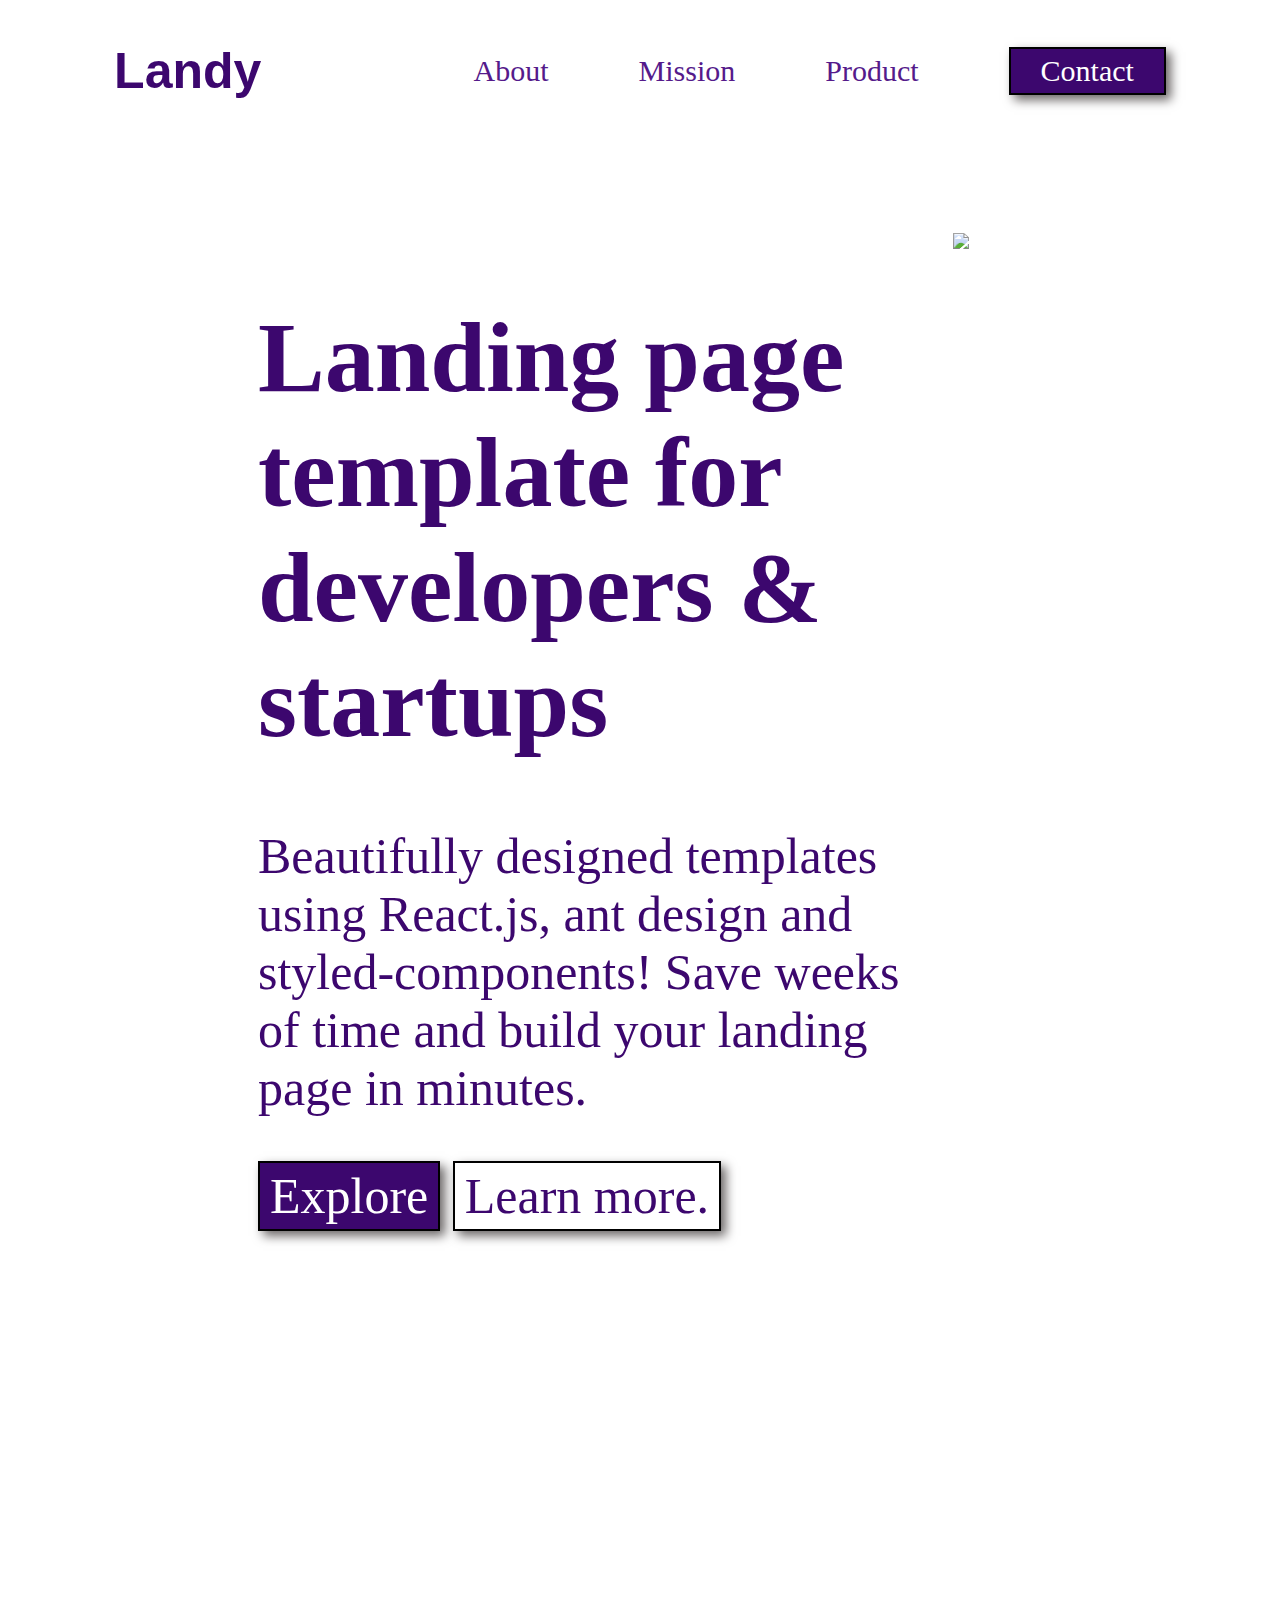
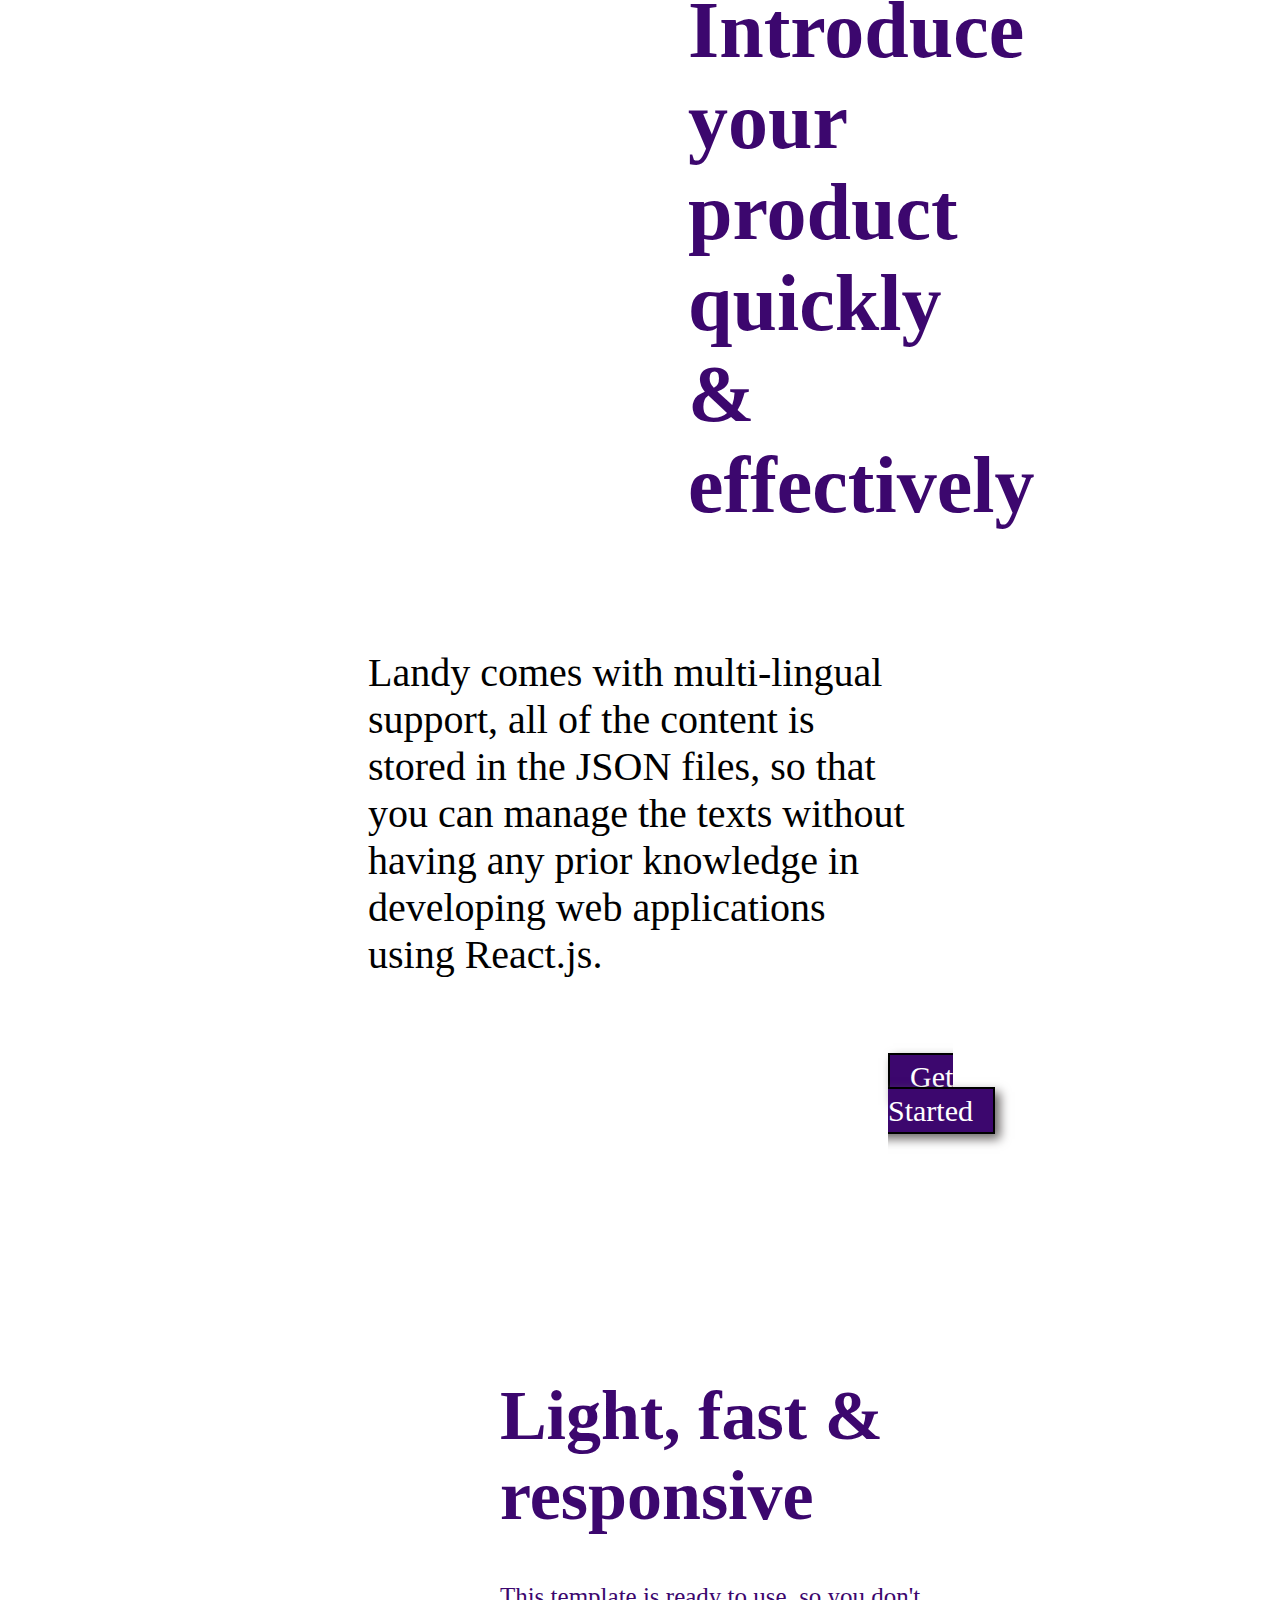
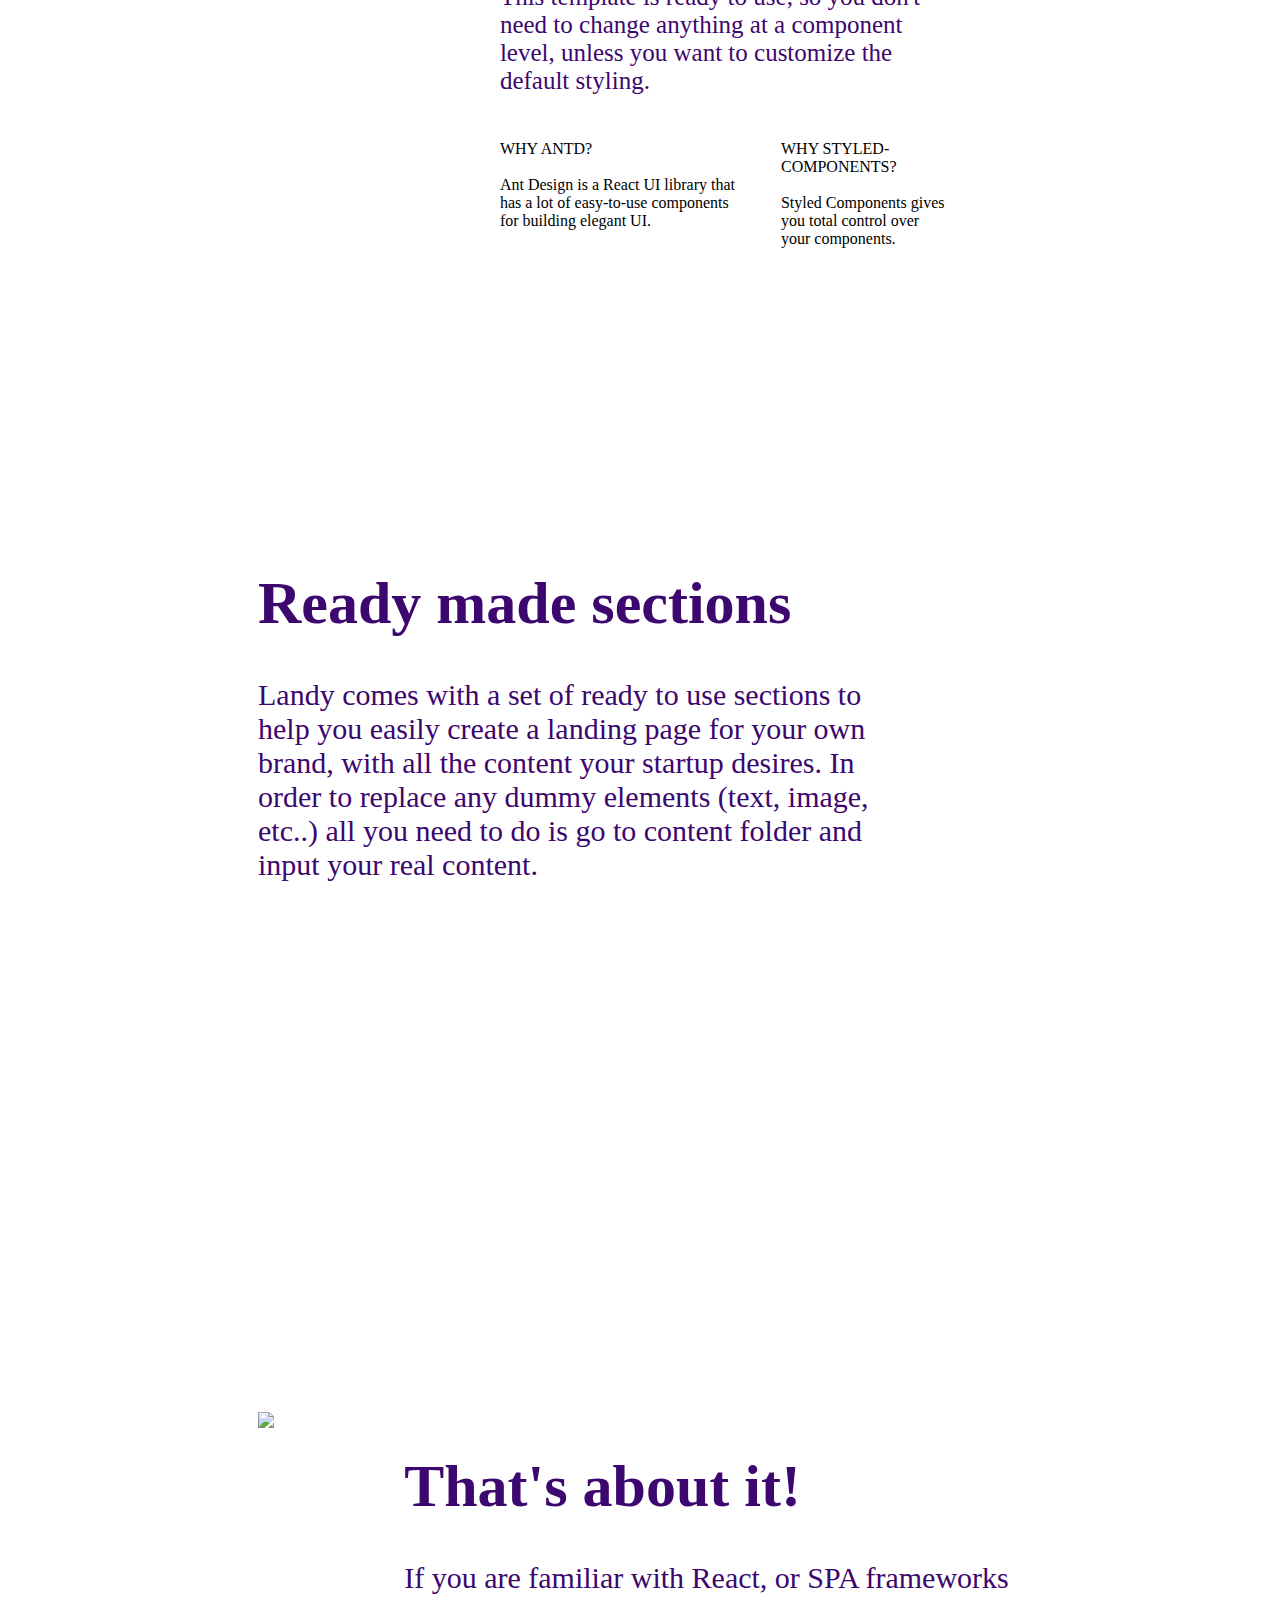
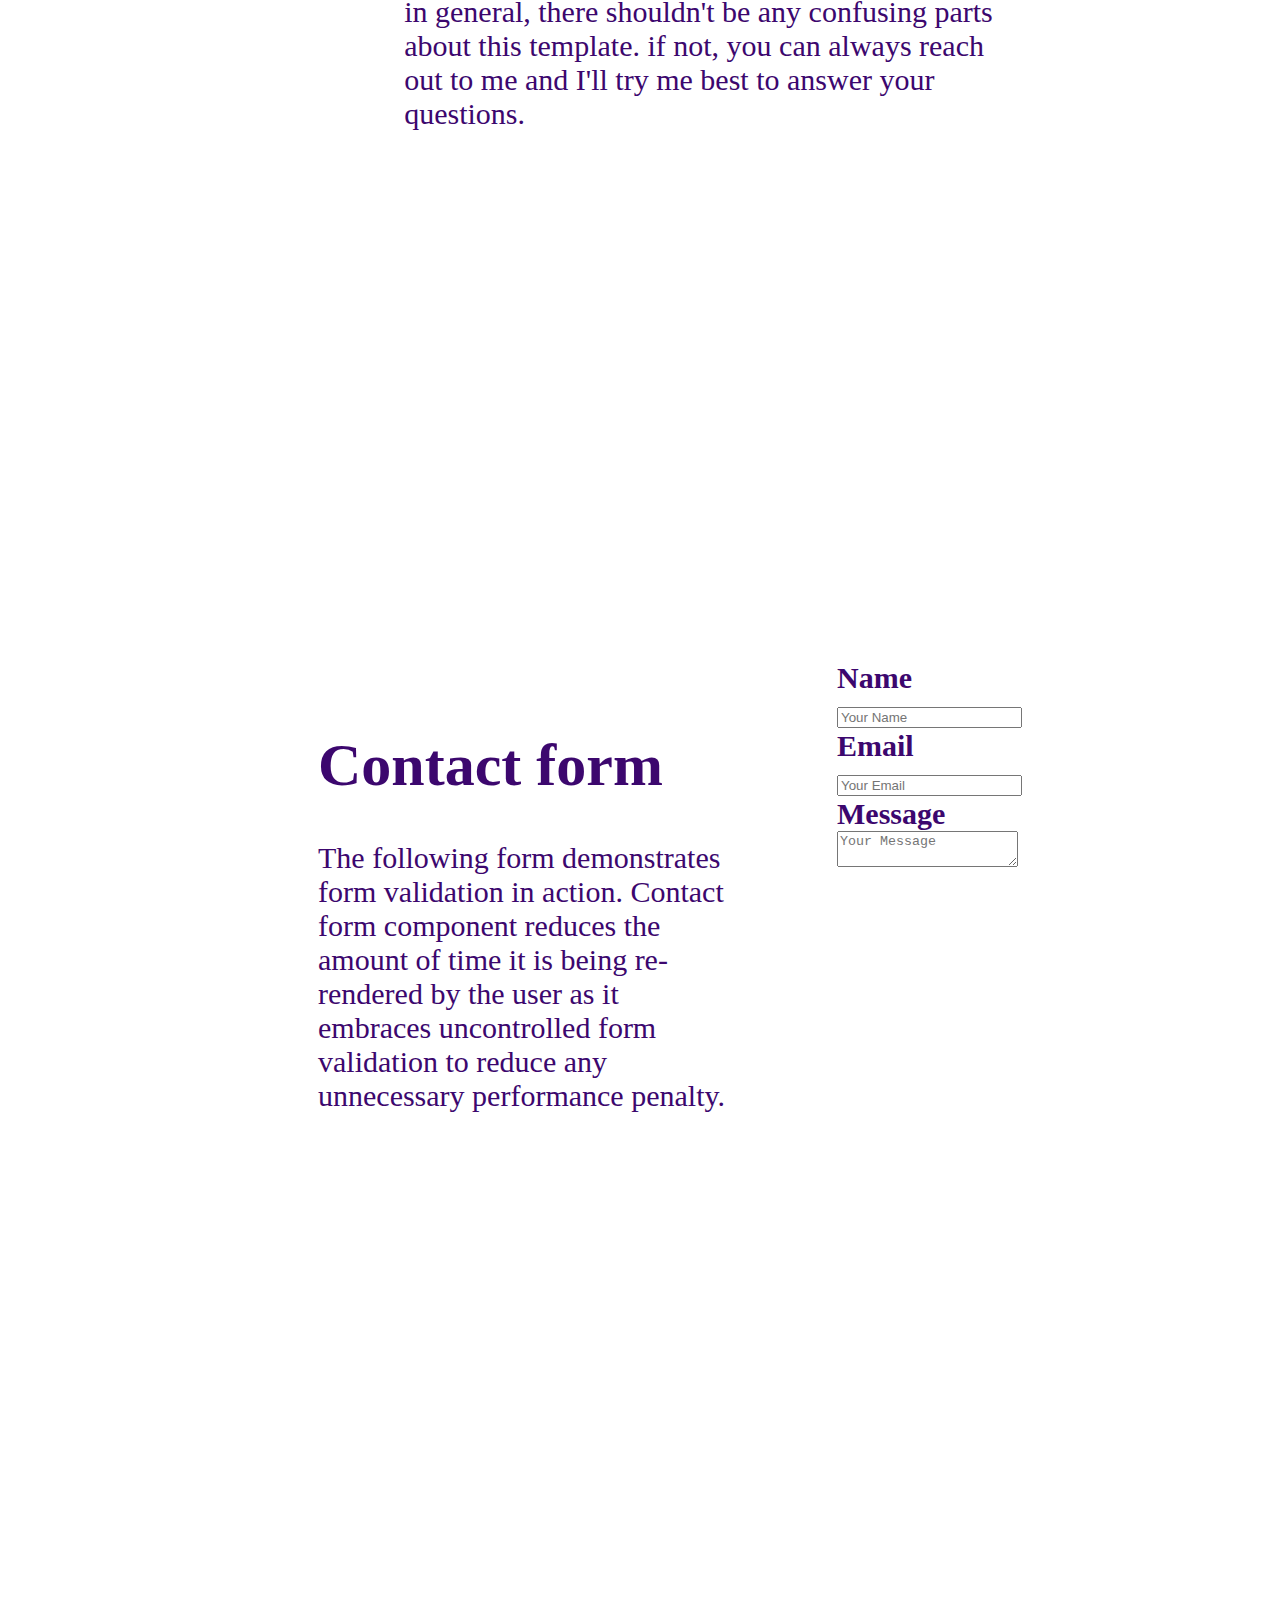
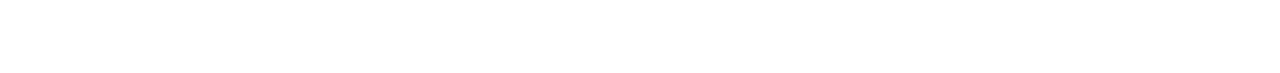
==== day4/index.html @ 9c7b966c "added" ====
<!DOCTYPE html>
<html lang="en">
<head>
    <meta charset="UTF-8">
    <meta name="viewport" content="width=device-width, initial-scale=1.0">
    <title>Document</title>
    <link rel="stylesheet" href="index.css">
</head>
<body>
    <div class="navbar">
    <h1 class="head1">Landy</h1>
    <div class="head2">
        <a href="">About</a>
        <a href="">Mission</a>
        <a href="">Product</a>
        <span class="contact">Contact</span>
    </div>
    </div>
    <div class="navbar1">
        <div class="template">
           <h1 class="text1">Landing page template for developers & startups</h1>
           <p>Beautifully designed templates using React.js, ant design and styled-components! Save weeks of time and build your landing page in minutes.</p>
           <div class="landlinpages">
            <span id="span1">Explore</span>
            <span id="span2">Learn more.</span>
           </div>
        </div>
        <img src="https://landy-web.netlify.app/img/svg/developer.svg" >
    </div>
    <div class="navbar2">
        <h1>Introduce your product quickly & effectively</h1>
        <p>Landy comes with multi-lingual support, all of the content is stored in the JSON files, so that you can manage the texts without having any prior knowledge in developing web applications using React.js.</p>
        <div class="startbtn">
            <span>Get Started</span>
        </div>
    </div>
    <div class="navbar3">
        <img src="https://landy-web.netlify.app/img/svg/graphs.svg" width="50%" alt="">
        <div class="lightnfast">
            <h1>Light, fast & responsive</h1>
            <p>This template is ready to use, so you don't need to change anything at a component level, unless you want to customize the default styling.</p>
        <div class="note">
            <img src="https://landy-web.netlify.app/img/svg/notes.svg" width="100%" alt="">
            <img src="https://landy-web.netlify.app/img/svg/notes.svg"  width="100%" alt="">
        </div>
        <div class="data">
            <p1>WHY ANTD?<br><br>Ant Design is a React UI library that has a lot of easy-to-use components for building elegant UI.</p1>
            <p2>WHY STYLED-COMPONENTS?<br><br>Styled Components gives you total control over your components.</p2>
        </div>
        </div>
    </div>
    <div class="navbar4">
        <div>
            <h1>Ready made sections</h1>
        <p>Landy comes with a set of ready to use sections to help you easily create a landing page for your own brand, with all the content your startup desires. In order to replace any dummy elements (text, image, etc..) all you need to do is go to content folder and input your real content.</p>
        </div>
        <img src="https://landy-web.netlify.app/img/svg/product-launch.svg" width="50%" alt="">
    </div>
    <div class="navbar5">
        <img src="https://landy-web.netlify.app/img/svg/waving.svg"  width="50%">
        <div class="aboutit">
            <h1>That's about it!</h1>
            <p>If you are familiar with React, or SPA frameworks in general, there shouldn't be any confusing parts about this template. if not, you can always reach out to me and I'll try me best to answer your questions.</p>
        </div>   
    </div>
    <div class="navbar6">
        <div class="contactform">
        <h1>Contact form</h1>
        <p>The following form demonstrates form validation in action. Contact form component reduces the amount of time it is being re-rendered by the user as it embraces uncontrolled form validation to reduce any unnecessary performance penalty.</p>
        </div>
        <div class="contactinfo">
            <b>Name</b><br>
            <input type="text" name="name" placeholder="Your Name">
            <b>Email</b><br>
            <input type="email" name="name" placeholder="Your Email">
            <b>Message</b><br>
            <textarea name="text" id="your Message" placeholder="Your Message"></textarea>

        </div>

    </div>

</body>
</html>
---- day4/index.css ----
.navbar{
    display: flex;
    justify-content: space-around;
    font-family: 'Gill Sans', 'Gill Sans MT', Calibri, 'Trebuchet MS', sans-serif;
}
.head2{
    display: flex;
    align-items: center;
    column-gap: 90px;
    font-size: 30px;
    font-family:'Times New Roman', Times, serif;
}
.head2>a{
    text-decoration: none;
}
.head1{
    color: rgb(60, 7, 110);
    font-size: 50px;
}
.contact{
    border: 2px solid black;
    padding: 5px 30px;
    background-color: rgb(60, 7, 110);
    color: white;
    box-shadow: 5px 5px 10px rgb(107, 103, 103);
}
.navbar1{
    display: flex;
    font-size: 50px;
    column-gap: 50px;
    margin: 100px 250px 100px 250px ;
}
.navbar1>p{
    font-size: large;
}
.navbar1>img{
    width: 40%;
}
.template{
    color:rgb(60, 7, 110) ;
}
#span1{
    color: white;
    border: 2px solid black;
    background-color:rgb(60, 7, 110) ;
    padding: 5px 10px;
    box-shadow: 5px 5px 10px rgb(107, 103, 103);
}
#span2{
    border: 2px solid black;
    background-color:white;
    padding: 5px 10px;
    box-shadow: 5px 5px 10px rgb(107, 103, 103);
}
.navbar2 > h1{
    font-size: 80px;
    align-items: center;
    margin-top: 200px;
    justify-content: space-around 100px;
    padding:2em 8.5em 0.8em 8.5em; 
    color:rgb(60, 7, 110);
}
.navbar2 > p{
    font-size: 40px;
    padding:0em 9em 0.8em 9em;
}
.startbtn{
    padding: 10px 15em;
    margin: 2em 40em;
    justify-content: center;
}
.startbtn > span{
    border: 2px solid black;
    padding: 5px 20px;
    font-size: 30px;
    background-color:rgb(60, 7, 110);
    color: white;
    box-shadow: 5px 5px 10px rgb(107, 103, 103);
}
.navbar3{
    display: flex;
    padding: 10em 20em;
    column-gap: 70px;
}
.lightnfast > h1{
    font-size: 70px;
    color: rgb(60, 7, 110);
}
.lightnfast > p{
    font-size: 25px;
    color: rgb(60, 7, 110);
}
.note{
    display: flex;
    column-gap: 17em;
}
.note > img{
    width: 15%;
}
.data{
    display: flex;
    column-gap: 30px;
    padding: 20px 0px ;
}
.navbar4{
    display: flex;
    font-size: 30px;
    column-gap: 50px;
    margin: 100px 250px 100px 250px ;
    color: rgb(60, 7, 110);
}
.navbar5{
    display: flex;
    font-size: 30px;
    column-gap: 50px;
    margin: 500px 250px ;
    color:rgb(60, 7, 110) ;
}
.navbar6{
    display: flex;
    font-size: 30px;
    column-gap: 50px;
    margin: 500px 250px ;
    color:rgb(60, 7, 110) ;
}
.contactform{
    margin: 1em 2em;
}
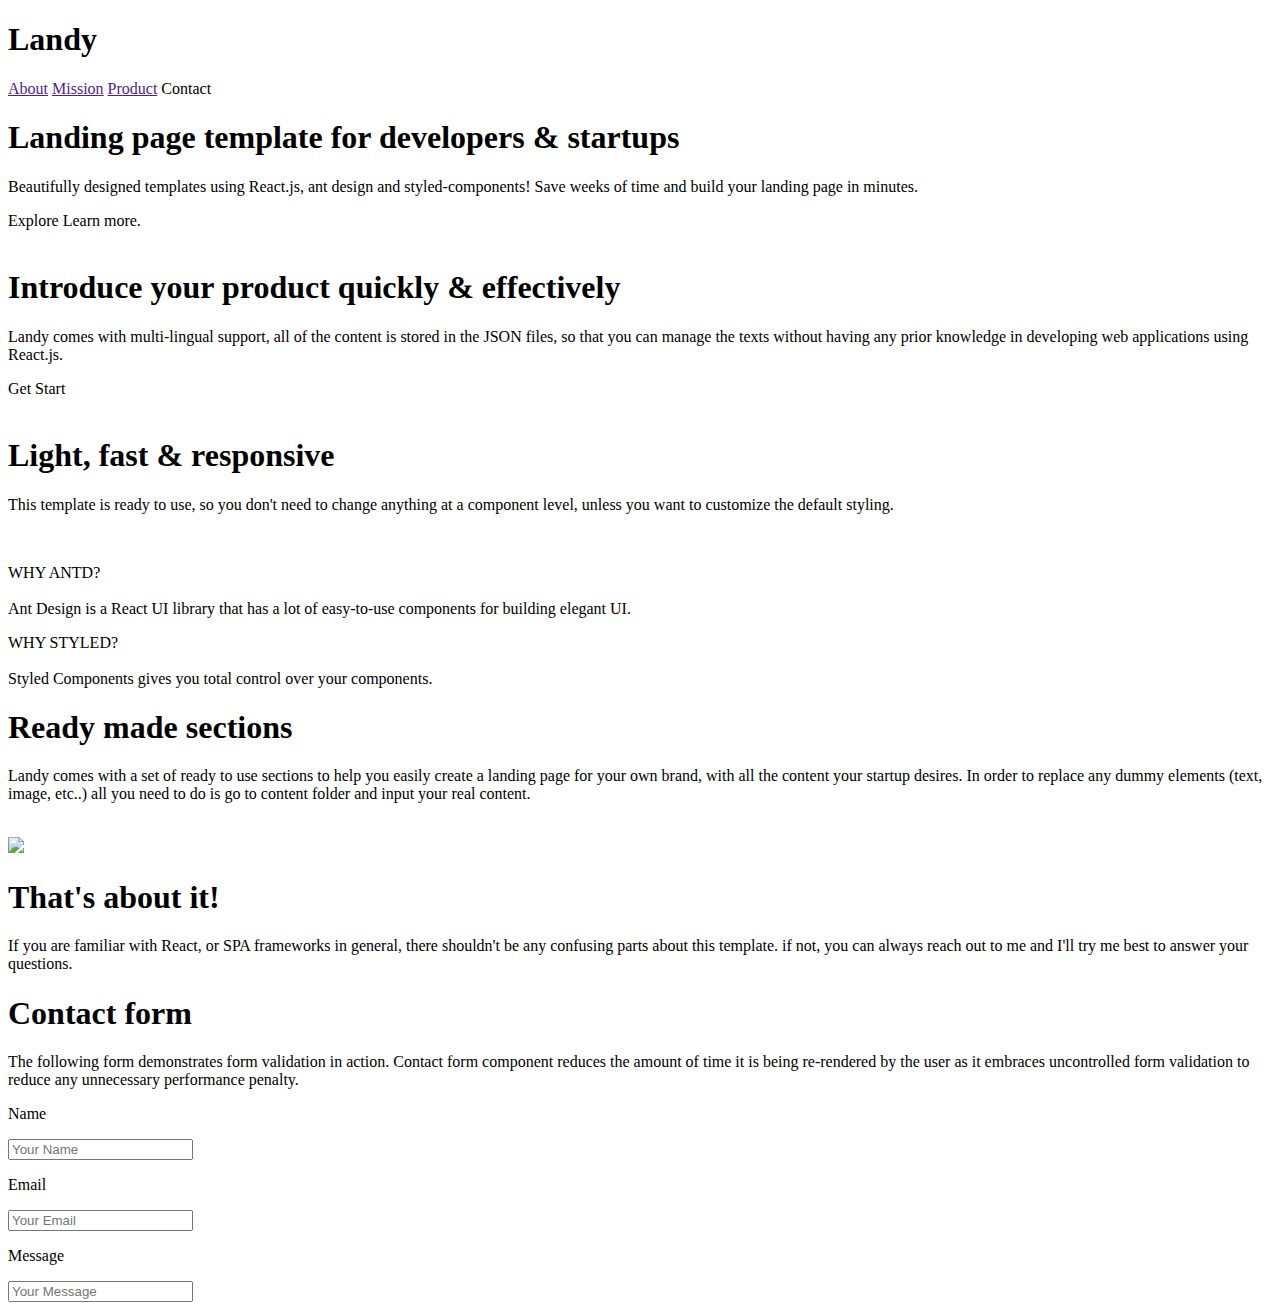
==== commit f0d3dec2: "Update index.html" ====
--- a/day4/index.html
+++ b/day4/index.html
@@ -3,38 +3,34 @@
 <head>
     <meta charset="UTF-8">
     <meta name="viewport" content="width=device-width, initial-scale=1.0">
-    <title>Document</title>
-    <link rel="stylesheet" href="index.css">
+    <title>Landy.webpage</title>
+    <link rel="stylesheet" href="landy.css">
 </head>
 <body>
-    <div class="navbar">
-    <h1 class="head1">Landy</h1>
-    <div class="head2">
-        <a href="">About</a>
-        <a href="">Mission</a>
-        <a href="">Product</a>
-        <span class="contact">Contact</span>
+    <div id="navbar">
+        <h1 class="head1">Landy</h1>
+        <div class="head2">
+            <a href="">About</a>
+            <a href="">Mission</a>
+            <a href="">Product</a>
+            <span class="contact">Contact</span>
+        </div>
     </div>
+    <div id="navbar1">
+        <div class="template">
+            <h1>Landing page template for developers & startups</h1>
+            <p>Beautifully designed templates using React.js, ant design and styled-components! Save weeks of time and build your landing page in minutes.</p>
+            <span class="explore">Explore</span>
+            <span class="learnmore">Learn more.</span>
+        </div>
+        <img src="https://landy-web.netlify.app/img/svg/developer.svg" alt="">
     </div>
-    <div class="navbar1">
-        <div class="template">
-           <h1 class="text1">Landing page template for developers & startups</h1>
-           <p>Beautifully designed templates using React.js, ant design and styled-components! Save weeks of time and build your landing page in minutes.</p>
-           <div class="landlinpages">
-            <span id="span1">Explore</span>
-            <span id="span2">Learn more.</span>
-           </div>
-        </div>
-        <img src="https://landy-web.netlify.app/img/svg/developer.svg" >
-    </div>
-    <div class="navbar2">
+    <div id="navbar2">
         <h1>Introduce your product quickly & effectively</h1>
         <p>Landy comes with multi-lingual support, all of the content is stored in the JSON files, so that you can manage the texts without having any prior knowledge in developing web applications using React.js.</p>
-        <div class="startbtn">
-            <span>Get Started</span>
-        </div>
+        <span class="getstart">Get Start</span>
     </div>
-    <div class="navbar3">
+    <div id="navbar3">
         <img src="https://landy-web.netlify.app/img/svg/graphs.svg" width="50%" alt="">
         <div class="lightnfast">
             <h1>Light, fast & responsive</h1>
@@ -44,41 +40,38 @@
             <img src="https://landy-web.netlify.app/img/svg/notes.svg"  width="100%" alt="">
         </div>
         <div class="data">
-            <p1>WHY ANTD?<br><br>Ant Design is a React UI library that has a lot of easy-to-use components for building elegant UI.</p1>
-            <p2>WHY STYLED-COMPONENTS?<br><br>Styled Components gives you total control over your components.</p2>
+            <p class="p1">WHY ANTD?<br><br>Ant Design is a React UI library that has a lot of easy-to-use components for building elegant UI.</p>
+            <p class="p2">WHY STYLED?<br><br>Styled Components gives you total control over your components.</p>
         </div>
         </div>
     </div>
-    <div class="navbar4">
-        <div>
+    <div id="navbar4">
+        <div class="ready">
             <h1>Ready made sections</h1>
         <p>Landy comes with a set of ready to use sections to help you easily create a landing page for your own brand, with all the content your startup desires. In order to replace any dummy elements (text, image, etc..) all you need to do is go to content folder and input your real content.</p>
         </div>
         <img src="https://landy-web.netlify.app/img/svg/product-launch.svg" width="50%" alt="">
     </div>
-    <div class="navbar5">
+    <div id="navbar5">
         <img src="https://landy-web.netlify.app/img/svg/waving.svg"  width="50%">
         <div class="aboutit">
             <h1>That's about it!</h1>
             <p>If you are familiar with React, or SPA frameworks in general, there shouldn't be any confusing parts about this template. if not, you can always reach out to me and I'll try me best to answer your questions.</p>
         </div>   
     </div>
-    <div class="navbar6">
+    <div id="navbar6">
         <div class="contactform">
         <h1>Contact form</h1>
         <p>The following form demonstrates form validation in action. Contact form component reduces the amount of time it is being re-rendered by the user as it embraces uncontrolled form validation to reduce any unnecessary performance penalty.</p>
         </div>
         <div class="contactinfo">
-            <b>Name</b><br>
+            <p>Name</p>
             <input type="text" name="name" placeholder="Your Name">
-            <b>Email</b><br>
+            <p>Email</p>
             <input type="email" name="name" placeholder="Your Email">
-            <b>Message</b><br>
-            <textarea name="text" id="your Message" placeholder="Your Message"></textarea>
-
+            <p>Message</p>
+            <input class="messagetext" type="text" message="Message" placeholder="Your Message">
         </div>
-
     </div>
-
 </body>
-</html>+</html>
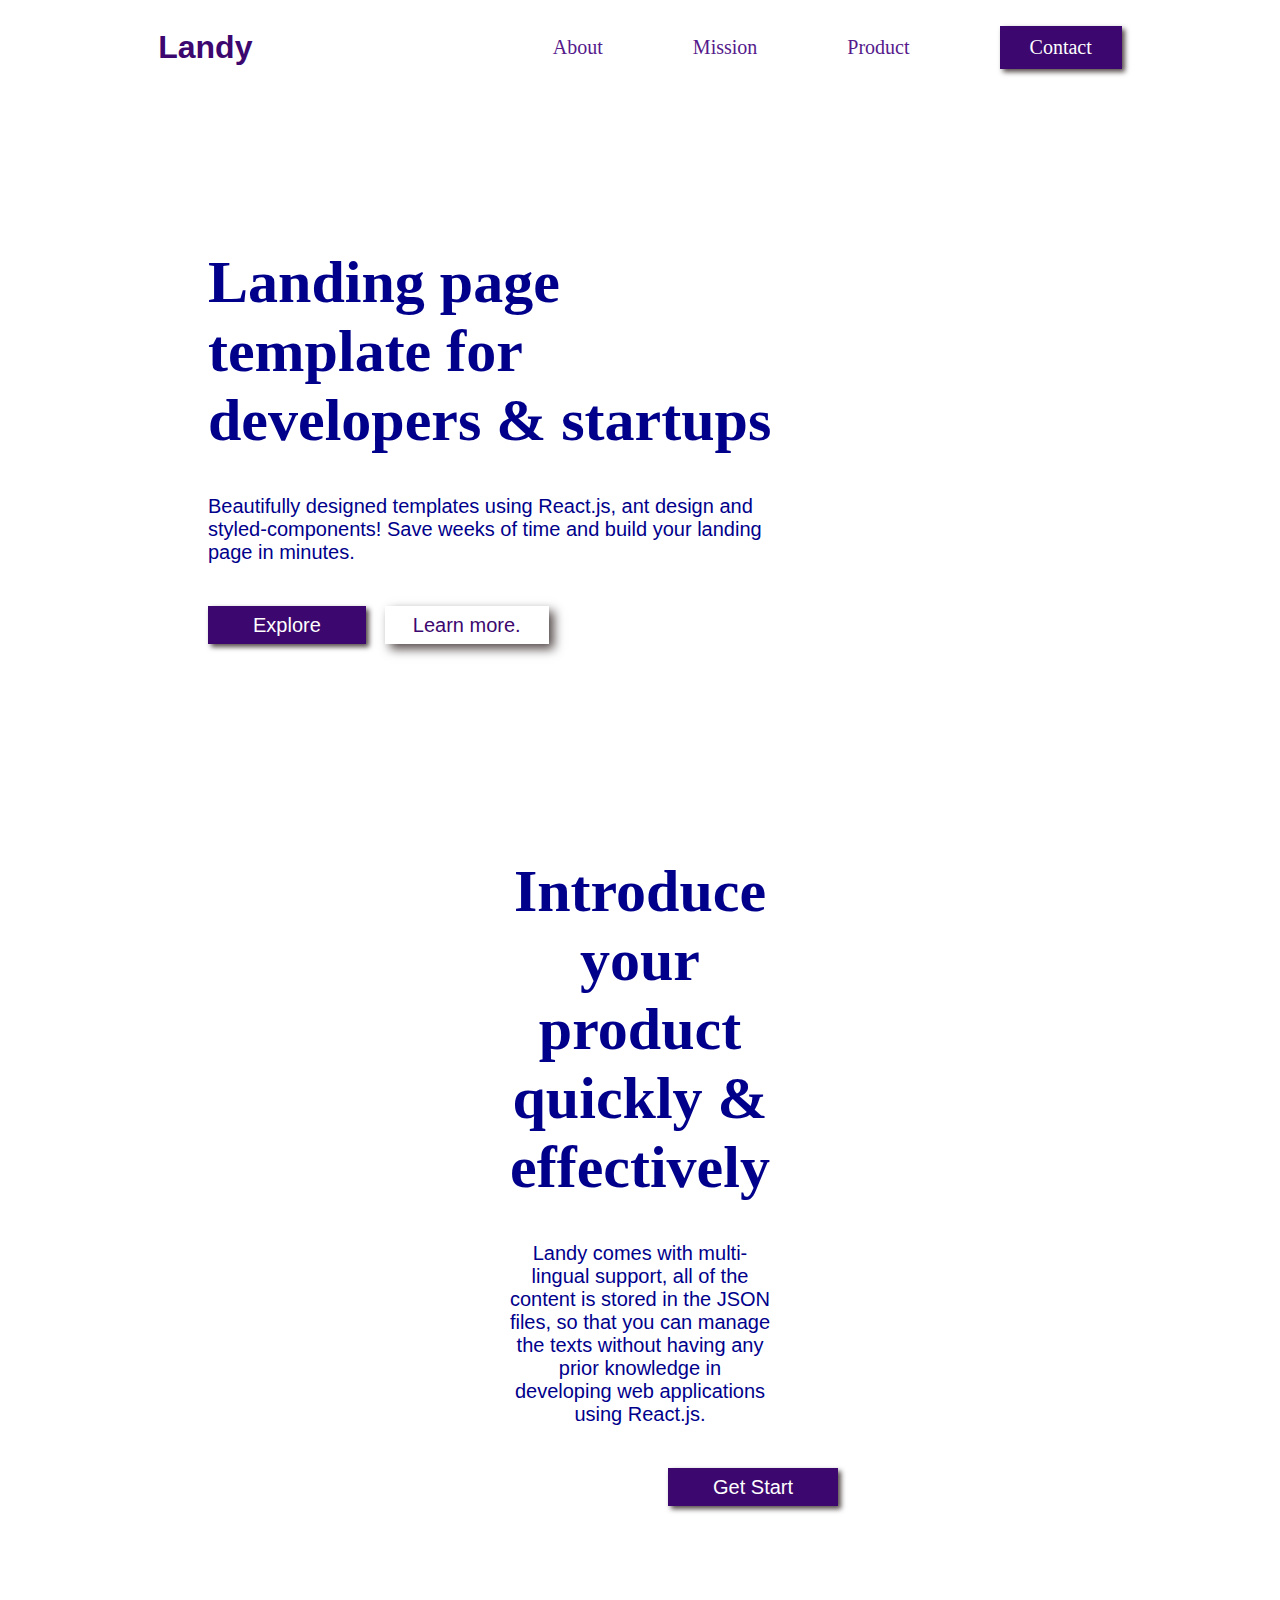
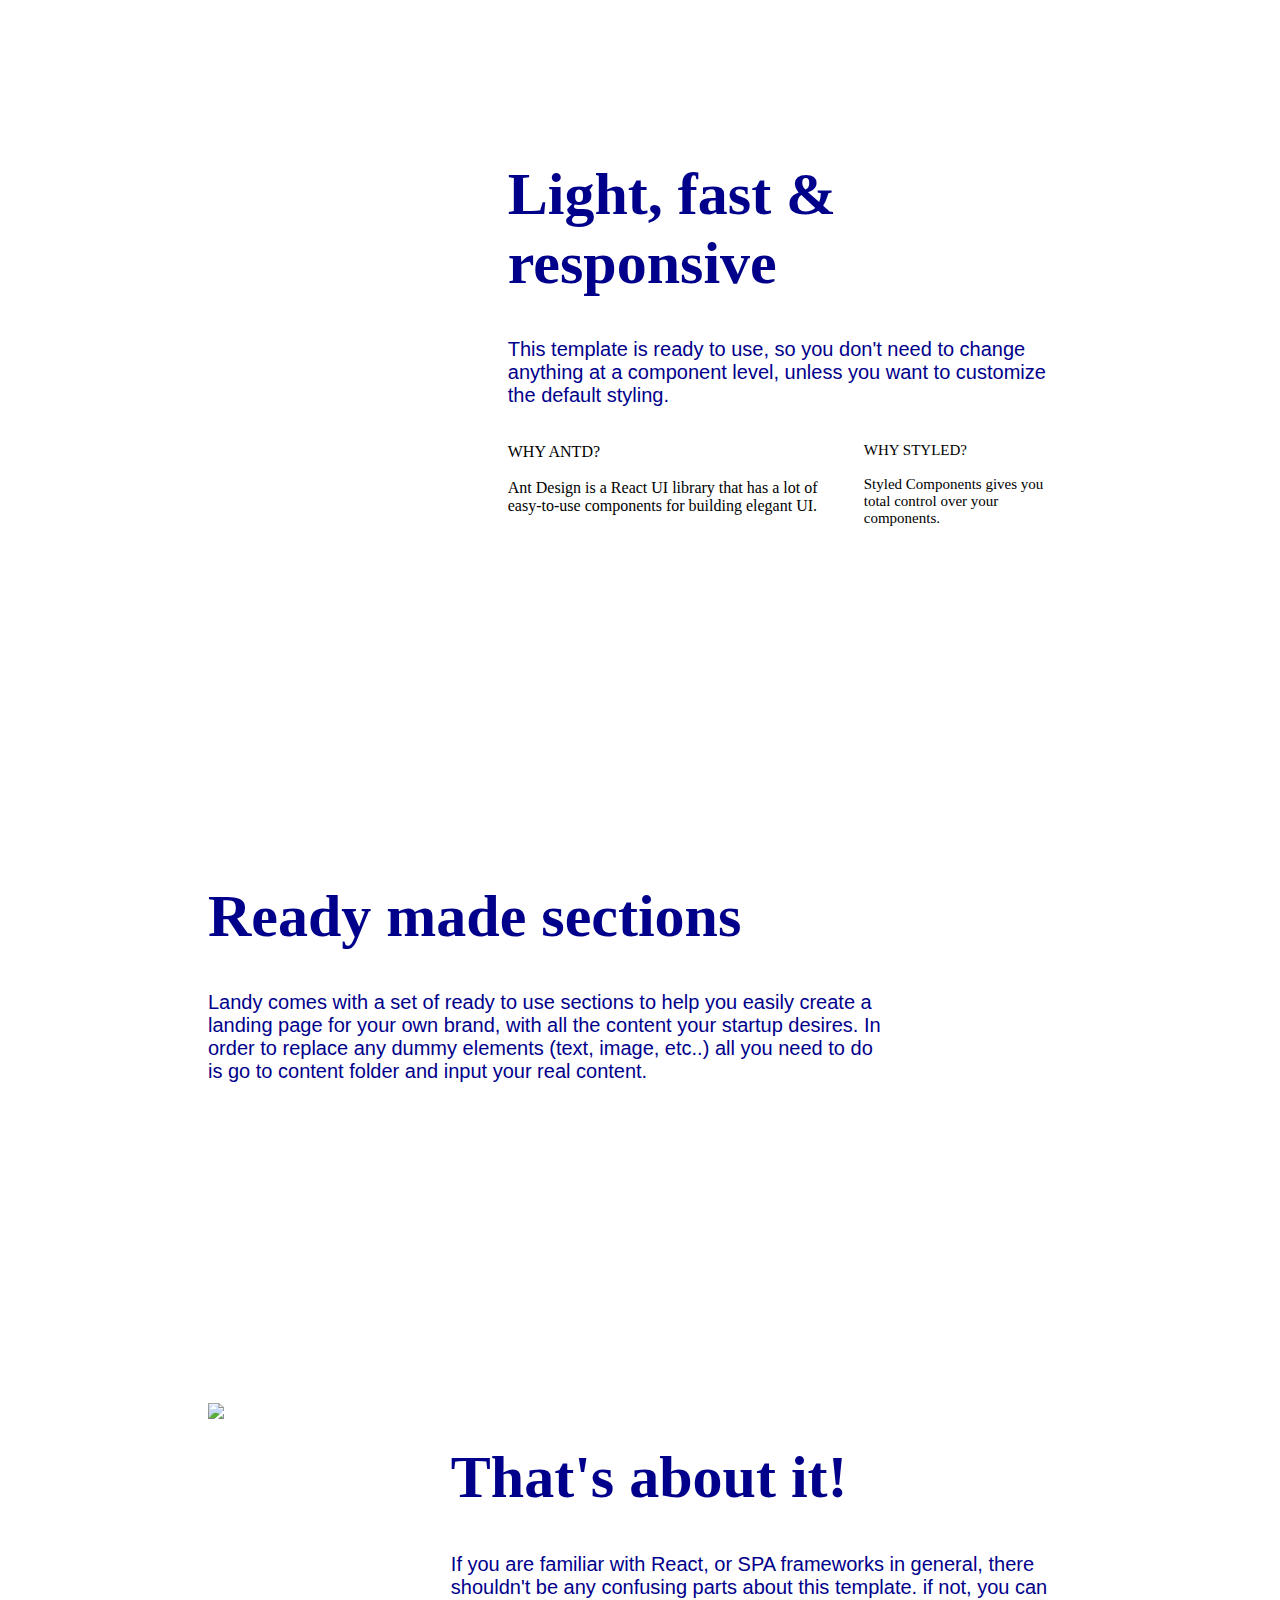
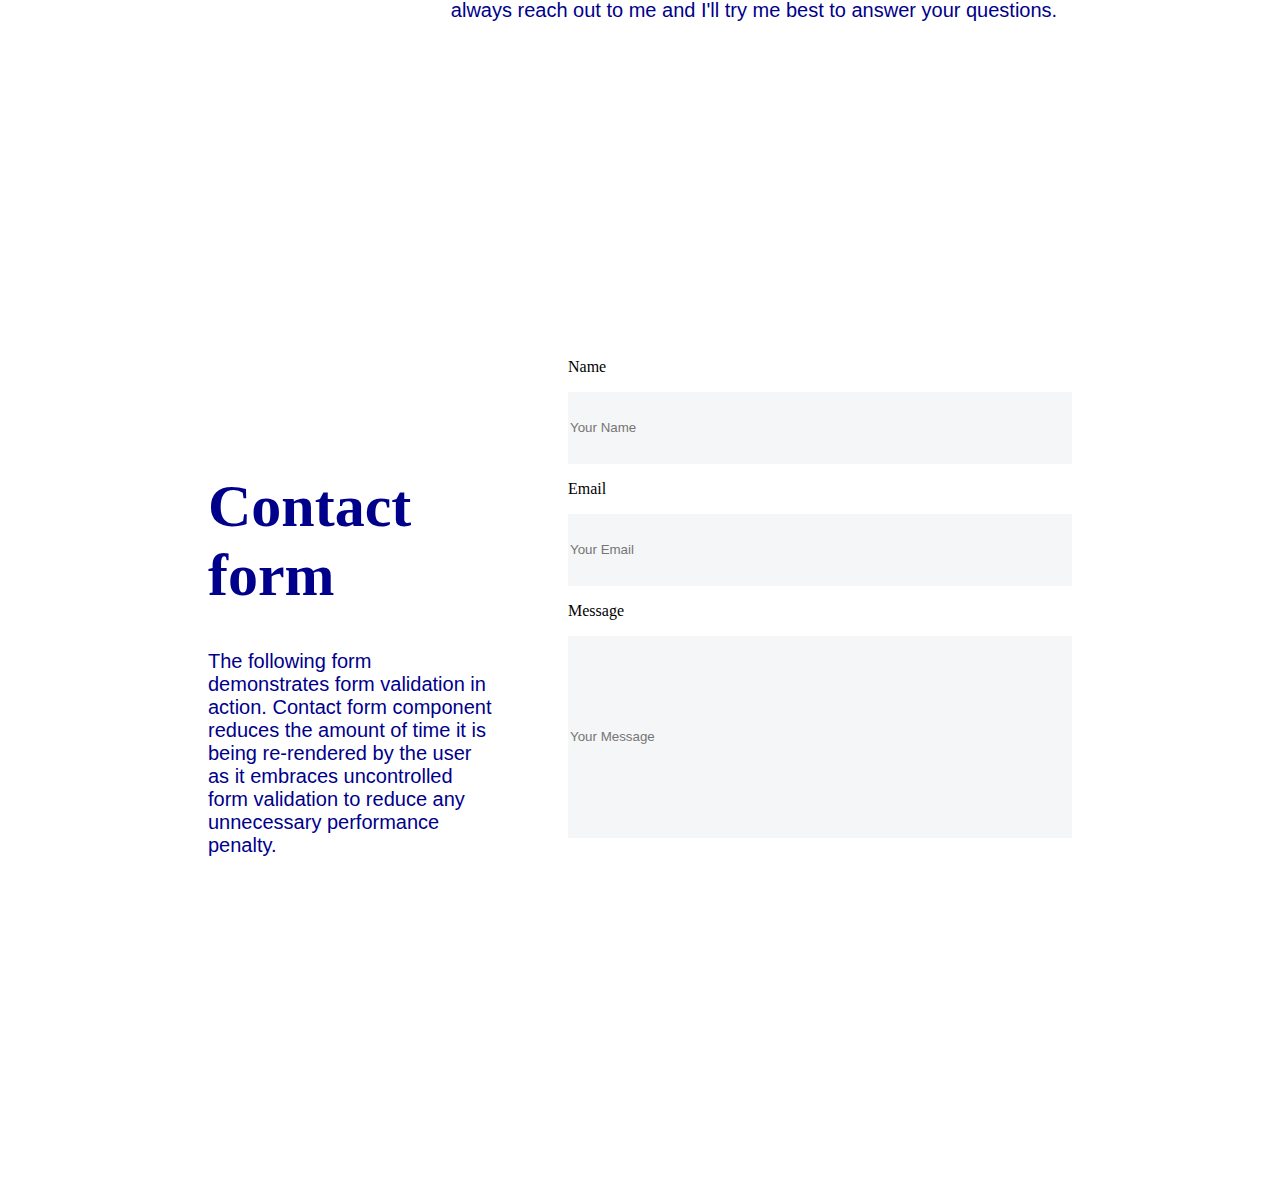
==== commit 7d00f480: "Update index.html" ====
--- a/day4/index.html
+++ b/day4/index.html
@@ -4,7 +4,7 @@
     <meta charset="UTF-8">
     <meta name="viewport" content="width=device-width, initial-scale=1.0">
     <title>Landy.webpage</title>
-    <link rel="stylesheet" href="landy.css">
+    <link rel="stylesheet" href="index.css">
 </head>
 <body>
     <div id="navbar">
--- a/day4/index.css
+++ b/day4/index.css
@@ -0,0 +1,188 @@
+#navbar{
+    display: flex;
+    justify-content: space-around;
+    font-family: 'Gill Sans', 'Gill Sans MT', Calibri, 'Trebuchet MS', sans-serif;
+    color: rgb(60, 7, 110);
+}
+#navbar > .head2{
+    display: flex;
+    align-items: center;
+    column-gap: 90px;
+    font-size: 20px;
+    font-family:'Times New Roman', Times, serif;
+}
+.head2 > a{
+    text-decoration: none;
+    font-family:Verdana;
+    font-weight: 100;
+}
+.head2 > span{
+    background-color:rgb(60, 7, 110) ;
+    padding: 10px 30px;
+    color: white;
+    font-family: rockwell;
+    box-shadow: 3px 3px 5px rgb(85, 75, 75);
+}
+#navbar1{
+    display: flex;
+    justify-content: space-around;
+    margin: 120px 200px;
+}
+.template{
+    margin-right: 70px;
+}
+.template > h1{
+    color: darkblue;
+    font-size: 60px;
+}
+.template > p{
+    color: darkblue;
+    font-size: 20px;
+    font-weight: 300;
+    font-family: 'Arial', sans-serif;
+}
+.template > .explore{
+    background-color:rgb(60, 7, 110) ;
+    padding: 8px 45px;
+    color: white;
+    font-size: 20px;
+    font-family: Verdana, Geneva, Tahoma, sans-serif;
+    box-shadow:3px 3px 5px rgb(85, 75, 75) ;
+    position: relative;
+    top: 30px;
+}
+.template > .learnmore{
+    padding: 8px 28px;
+    font-size: 20px;
+    color: rgb(60, 7, 110);
+    font-family: Verdana, Geneva, Tahoma, sans-serif;
+    box-shadow:5px 5px 10px rgb(85, 75, 75) ;
+    position: relative;
+    top: 30px;
+    left: 15px;
+}
+
+#navbar1 > img{
+    width: 500px;
+}
+#navbar2{
+    margin: 250px 500px;
+}
+#navbar2 > h1{
+    color: darkblue;
+    font-size: 60px;
+    text-align: center;
+}
+#navbar2 > p{
+    color: darkblue;
+    font-size: 20px;
+    font-weight: 300;
+    font-family: 'Arial', sans-serif;
+    text-align: center;
+}
+#navbar2 > .getstart{
+    background-color:rgb(60, 7, 110) ;
+    padding: 8px 45px;
+    color: white;
+    font-size: 20px;
+    font-family: Verdana, Geneva, Tahoma, sans-serif;
+    box-shadow:3px 3px 5px rgb(85, 75, 75) ;
+    position: relative;
+    left: 160px;
+    top: 30px;
+}
+#navbar3{
+    display: flex;
+    margin: 0px 200px;
+    column-gap: 70px;
+}
+#navbar3 > img{
+    width: 500px;
+}
+.lightnfast > h1{
+    color: darkblue;
+    font-size: 60px;
+}
+.lightnfast > p{
+    color: darkblue;
+    font-size: 20px;
+    font-weight: 300;
+    font-family: 'Arial', sans-serif;   
+}
+.note{
+    display: flex;
+    column-gap: 300px;
+}
+.note > img{
+    width: 13%;
+}
+.data{
+    display: flex;
+    column-gap: 30px;
+}
+.data > .p2{
+    font-size: 15px;
+}
+#navbar4{
+    display: flex;
+    justify-content: space-around;
+    margin: 300px 200px;
+    column-gap: 70px;
+}
+.ready > h1{
+    color: darkblue;
+    font-size: 60px;
+}
+.ready > p{
+    color: darkblue;
+    font-size: 20px;
+    font-weight: 300;
+    font-family: 'Arial', sans-serif; 
+}
+#navbar5{
+    display: flex;
+    justify-content: space-around;
+    margin: 300px 200px;
+    column-gap: 70px;
+}
+#navbar5 > img{
+    width: 500px;
+}
+.aboutit > h1{
+    color: darkblue;
+    font-size: 60px;
+}
+.aboutit > p{
+    color: darkblue;
+    font-size: 20px;
+    font-weight: 300;
+    font-family: 'Arial', sans-serif; 
+}
+#navbar6{
+    display: flex;
+    justify-content: space-around;
+    margin: 300px 200px;
+    column-gap: 70px;
+}
+.contactform{
+    margin-top: 90px;
+}
+.contactform > h1{
+    color: darkblue;
+    font-size: 60px;
+}
+.contactform > p{
+    color: darkblue;
+    font-size: 20px;
+    font-weight: 300;
+    font-family: 'Arial', sans-serif; 
+}
+.contactinfo > input{
+    width: 500px;
+    height: 70px;
+    background-color: rgba(241, 242, 243, 0.685);
+    border: none;
+}
+.contactinfo > .messagetext{
+    height: 200px;
+}
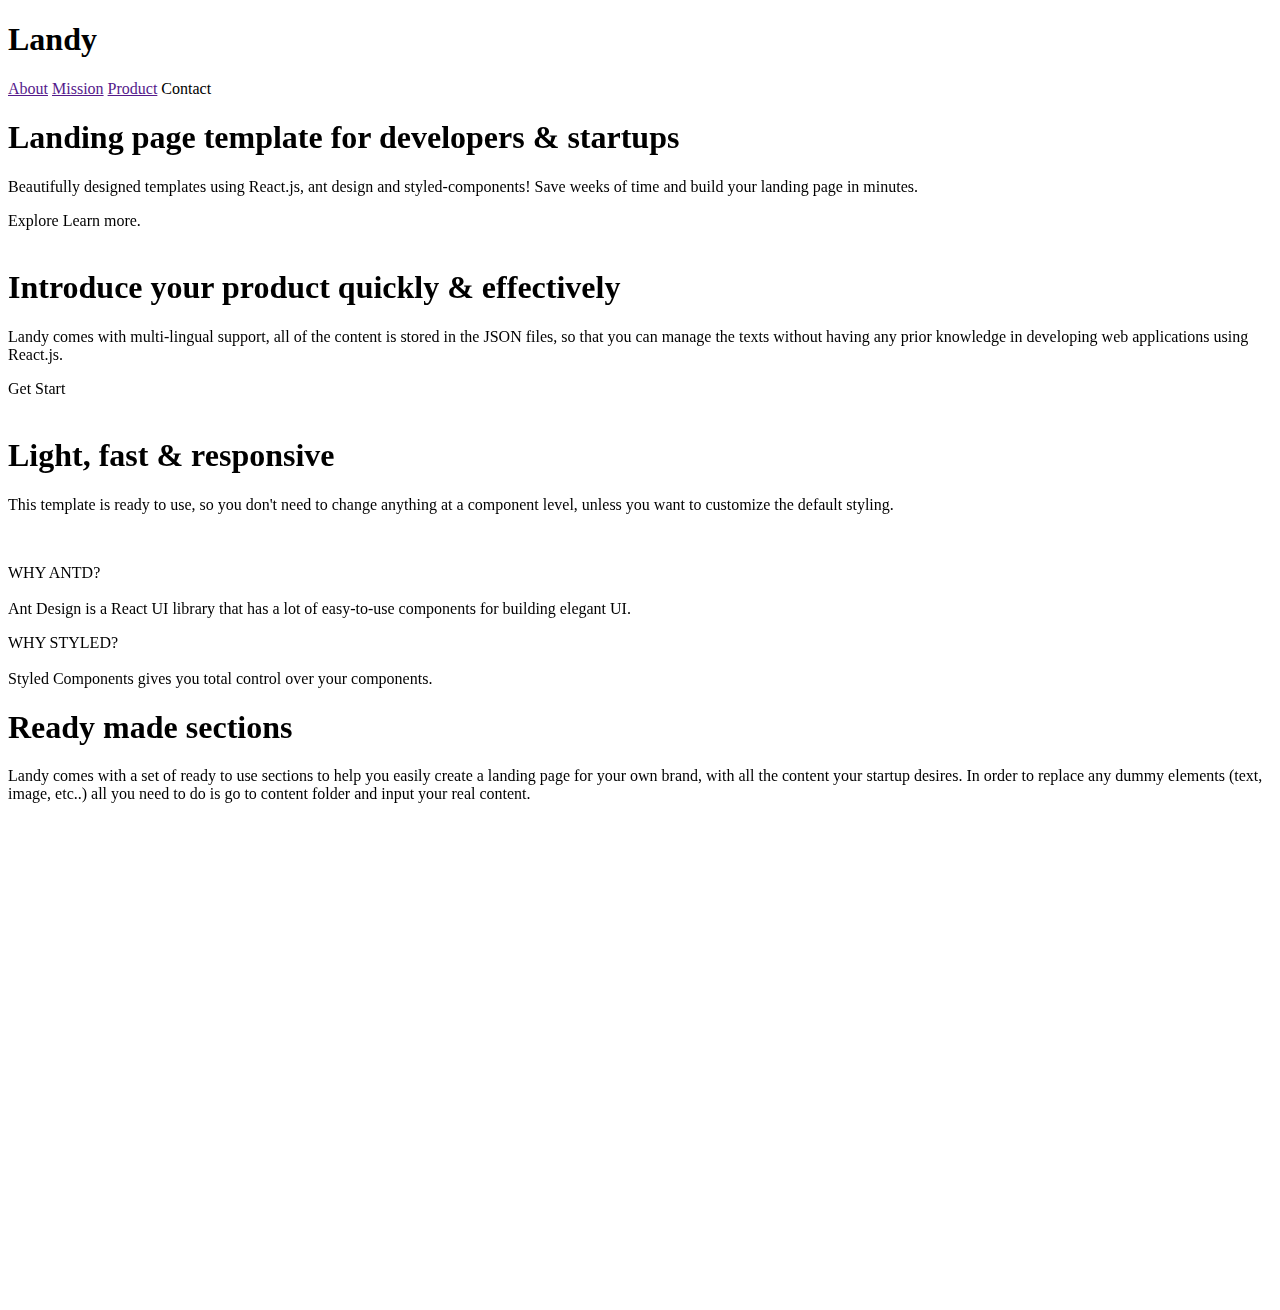
==== commit 85890ca8: "Update index.html" ====
--- a/day4/index.html
+++ b/day4/index.html
@@ -4,7 +4,9 @@
     <meta charset="UTF-8">
     <meta name="viewport" content="width=device-width, initial-scale=1.0">
     <title>Landy.webpage</title>
-    <link rel="stylesheet" href="index.css">
+    <link href="https://unpkg.com/aos@2.3.1/dist/aos.css" rel="stylesheet">
+    <script src="https://unpkg.com/aos@2.3.1/dist/aos.js"></script>
+    <link rel="stylesheet" href="/.index.css">
 </head>
 <body>
     <div id="navbar">
@@ -16,7 +18,7 @@
             <span class="contact">Contact</span>
         </div>
     </div>
-    <div id="navbar1">
+    <div id="navbar1" data-aos="fade-left">
         <div class="template">
             <h1>Landing page template for developers & startups</h1>
             <p>Beautifully designed templates using React.js, ant design and styled-components! Save weeks of time and build your landing page in minutes.</p>
@@ -25,12 +27,12 @@
         </div>
         <img src="https://landy-web.netlify.app/img/svg/developer.svg" alt="">
     </div>
-    <div id="navbar2">
+    <div id="navbar2" data-aos="fade-up">
         <h1>Introduce your product quickly & effectively</h1>
         <p>Landy comes with multi-lingual support, all of the content is stored in the JSON files, so that you can manage the texts without having any prior knowledge in developing web applications using React.js.</p>
         <span class="getstart">Get Start</span>
     </div>
-    <div id="navbar3">
+    <div id="navbar3" data-aos="fade-right">
         <img src="https://landy-web.netlify.app/img/svg/graphs.svg" width="50%" alt="">
         <div class="lightnfast">
             <h1>Light, fast & responsive</h1>
@@ -45,14 +47,14 @@
         </div>
         </div>
     </div>
-    <div id="navbar4">
+    <div id="navbar4" data-aos="fade-left">
         <div class="ready">
             <h1>Ready made sections</h1>
         <p>Landy comes with a set of ready to use sections to help you easily create a landing page for your own brand, with all the content your startup desires. In order to replace any dummy elements (text, image, etc..) all you need to do is go to content folder and input your real content.</p>
         </div>
         <img src="https://landy-web.netlify.app/img/svg/product-launch.svg" width="50%" alt="">
     </div>
-    <div id="navbar5">
+    <div id="navbar5" data-aos="fade-right">
         <img src="https://landy-web.netlify.app/img/svg/waving.svg"  width="50%">
         <div class="aboutit">
             <h1>That's about it!</h1>
@@ -60,11 +62,11 @@
         </div>   
     </div>
     <div id="navbar6">
-        <div class="contactform">
+        <div class="contactform" data-aos="fade-right">
         <h1>Contact form</h1>
         <p>The following form demonstrates form validation in action. Contact form component reduces the amount of time it is being re-rendered by the user as it embraces uncontrolled form validation to reduce any unnecessary performance penalty.</p>
         </div>
-        <div class="contactinfo">
+        <div class="contactinfo" data-aos="fade-left">
             <p>Name</p>
             <input type="text" name="name" placeholder="Your Name">
             <p>Email</p>
@@ -73,5 +75,8 @@
             <input class="messagetext" type="text" message="Message" placeholder="Your Message">
         </div>
     </div>
+    <script>
+        AOS.init();
+    </script>
 </body>
 </html>
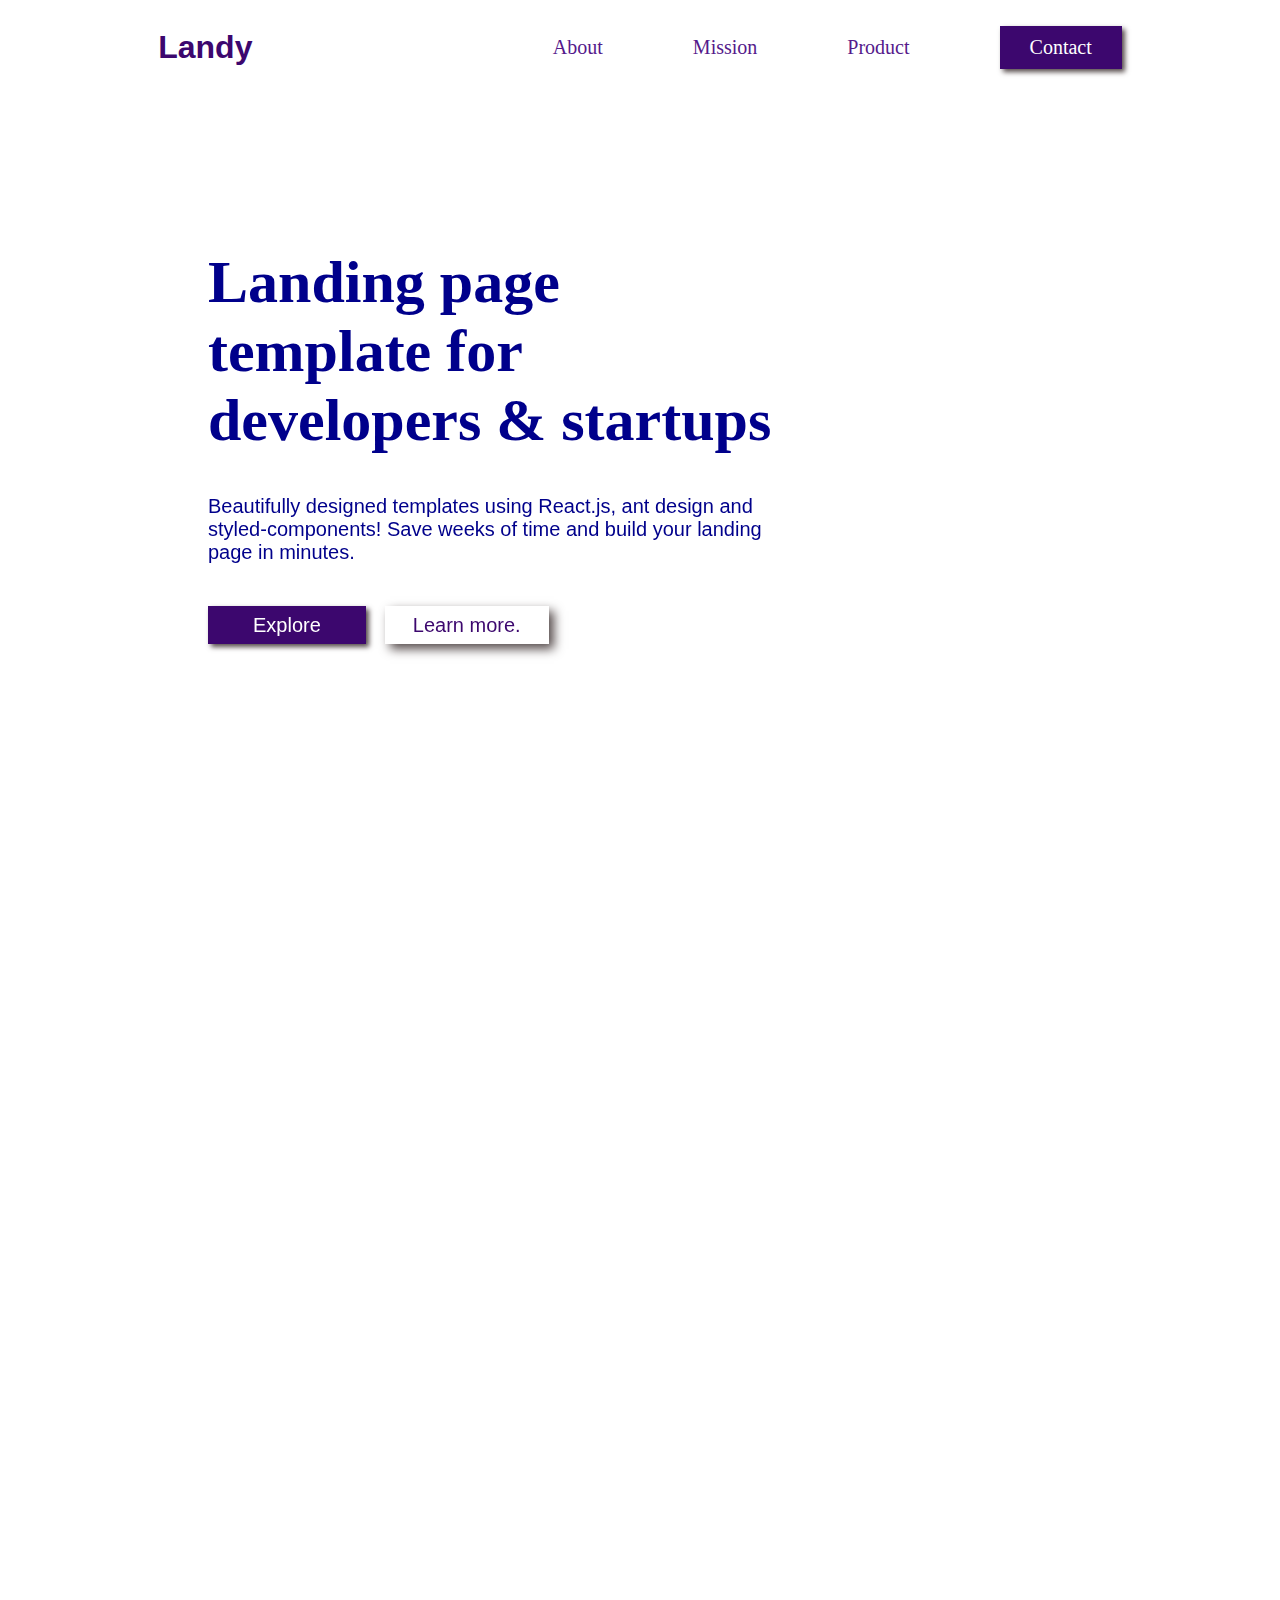
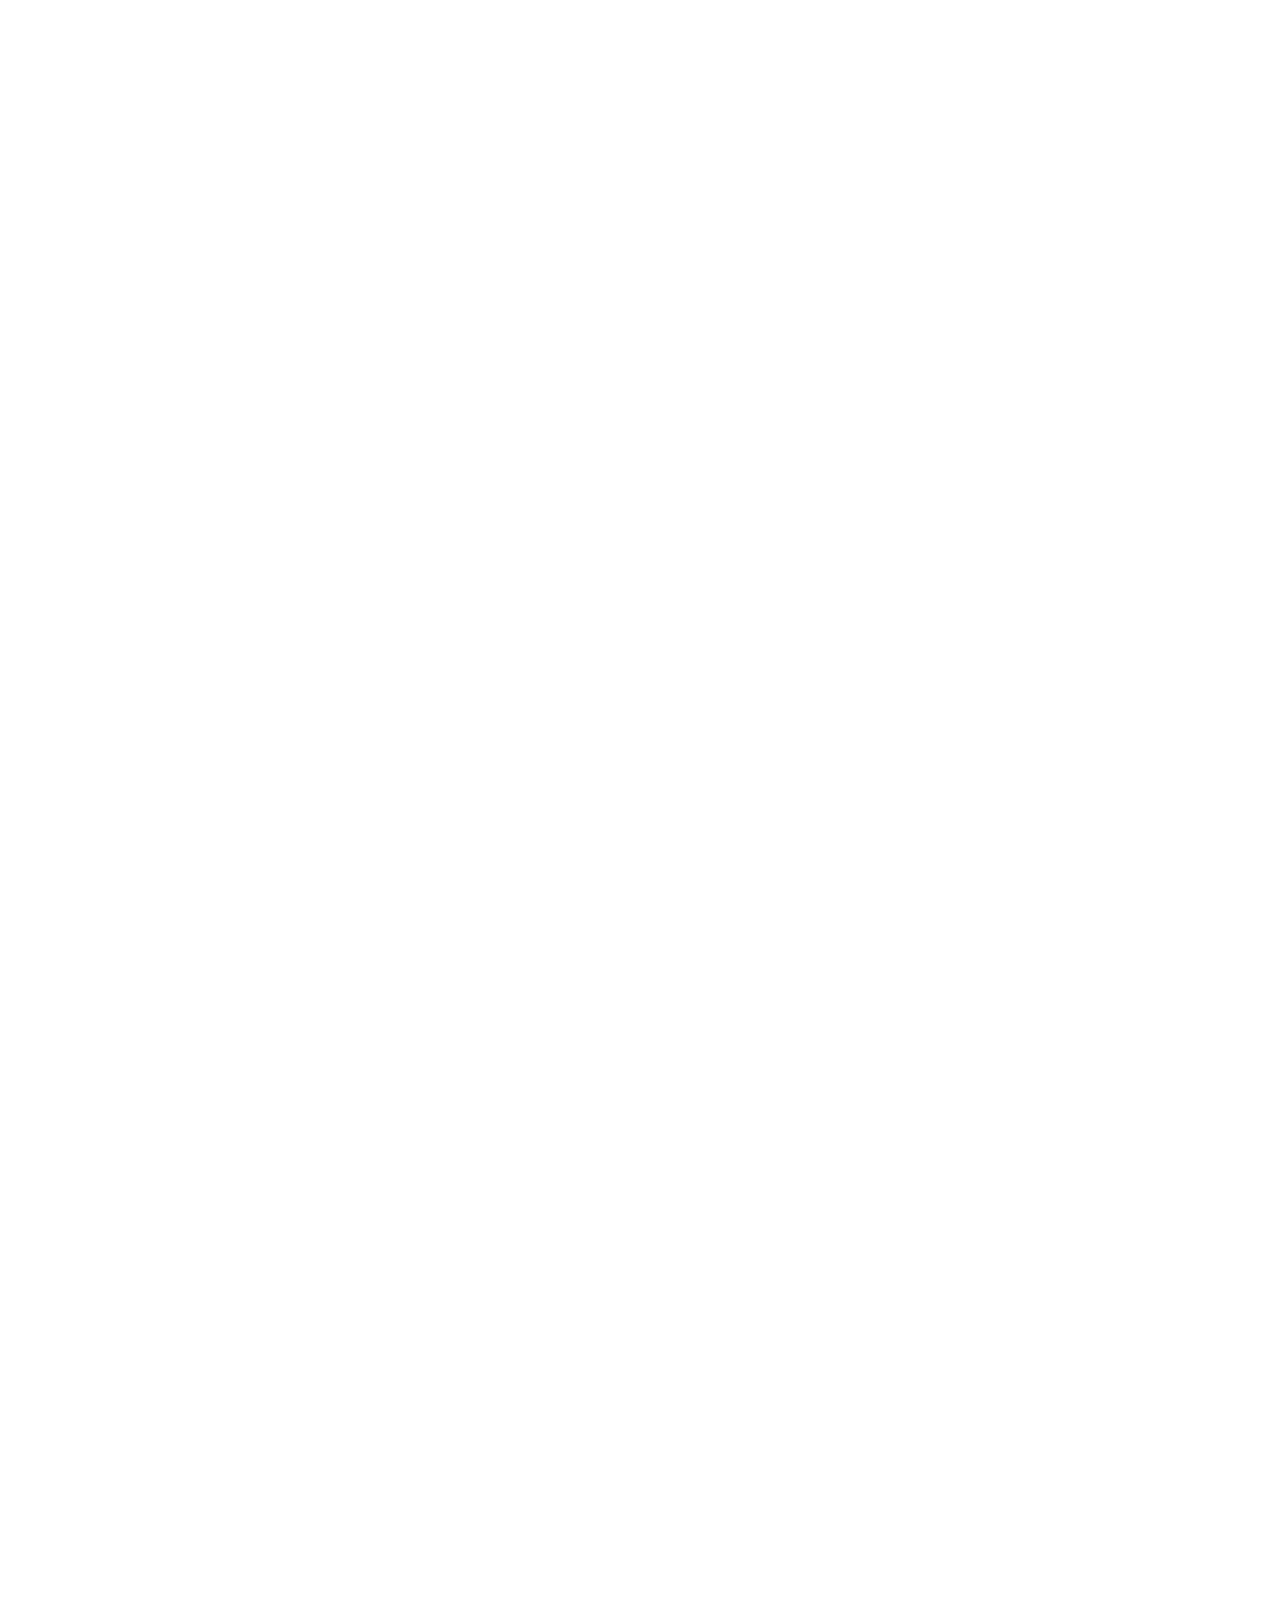
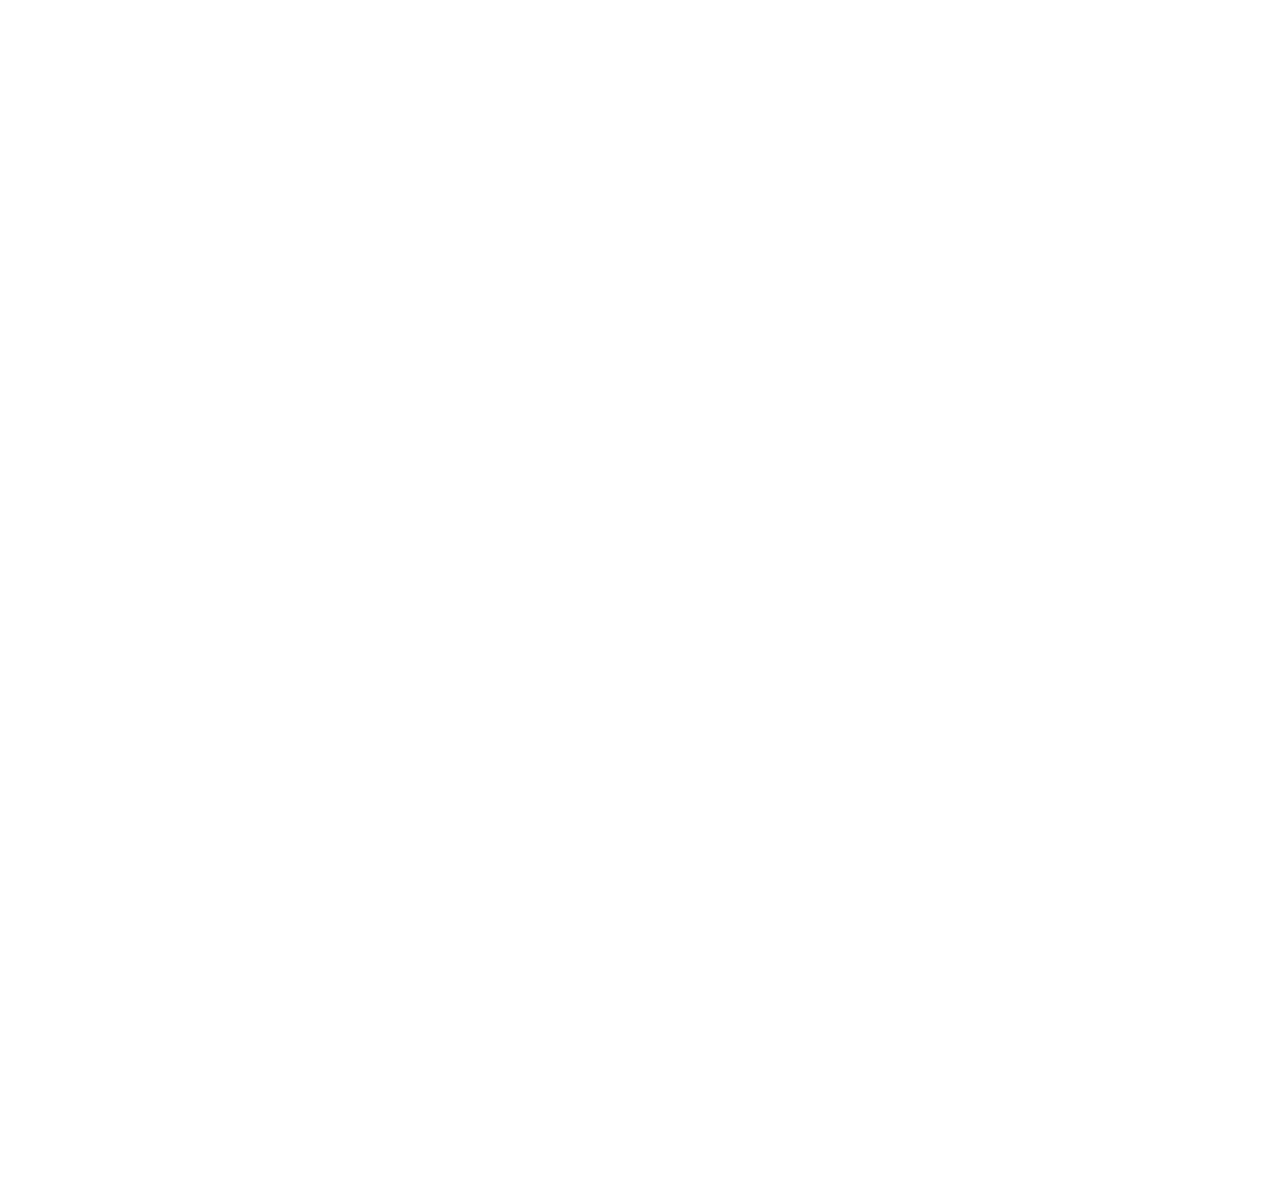
==== commit 2832db1a: "Update index.html" ====
--- a/day4/index.html
+++ b/day4/index.html
@@ -6,7 +6,7 @@
     <title>Landy.webpage</title>
     <link href="https://unpkg.com/aos@2.3.1/dist/aos.css" rel="stylesheet">
     <script src="https://unpkg.com/aos@2.3.1/dist/aos.js"></script>
-    <link rel="stylesheet" href="/.index.css">
+    <link rel="stylesheet" href="./index.css">
 </head>
 <body>
     <div id="navbar">
--- a/day4/index.css
+++ b/day4/index.css
@@ -0,0 +1,188 @@
+#navbar{
+    display: flex;
+    justify-content: space-around;
+    font-family: 'Gill Sans', 'Gill Sans MT', Calibri, 'Trebuchet MS', sans-serif;
+    color: rgb(60, 7, 110);
+}
+#navbar > .head2{
+    display: flex;
+    align-items: center;
+    column-gap: 90px;
+    font-size: 20px;
+    font-family:'Times New Roman', Times, serif;
+}
+.head2 > a{
+    text-decoration: none;
+    font-family:Verdana;
+    font-weight: 100;
+}
+.head2 > span{
+    background-color:rgb(60, 7, 110) ;
+    padding: 10px 30px;
+    color: white;
+    font-family: rockwell;
+    box-shadow: 3px 3px 5px rgb(85, 75, 75);
+}
+#navbar1{
+    display: flex;
+    justify-content: space-around;
+    margin: 120px 200px;
+}
+.template{
+    margin-right: 70px;
+}
+.template > h1{
+    color: darkblue;
+    font-size: 60px;
+}
+.template > p{
+    color: darkblue;
+    font-size: 20px;
+    font-weight: 300;
+    font-family: 'Arial', sans-serif;
+}
+.template > .explore{
+    background-color:rgb(60, 7, 110) ;
+    padding: 8px 45px;
+    color: white;
+    font-size: 20px;
+    font-family: Verdana, Geneva, Tahoma, sans-serif;
+    box-shadow:3px 3px 5px rgb(85, 75, 75) ;
+    position: relative;
+    top: 30px;
+}
+.template > .learnmore{
+    padding: 8px 28px;
+    font-size: 20px;
+    color: rgb(60, 7, 110);
+    font-family: Verdana, Geneva, Tahoma, sans-serif;
+    box-shadow:5px 5px 10px rgb(85, 75, 75) ;
+    position: relative;
+    top: 30px;
+    left: 15px;
+}
+
+#navbar1 > img{
+    width: 500px;
+}
+#navbar2{
+    margin: 250px 500px;
+}
+#navbar2 > h1{
+    color: darkblue;
+    font-size: 60px;
+    text-align: center;
+}
+#navbar2 > p{
+    color: darkblue;
+    font-size: 20px;
+    font-weight: 300;
+    font-family: 'Arial', sans-serif;
+    text-align: center;
+}
+#navbar2 > .getstart{
+    background-color:rgb(60, 7, 110) ;
+    padding: 8px 45px;
+    color: white;
+    font-size: 20px;
+    font-family: Verdana, Geneva, Tahoma, sans-serif;
+    box-shadow:3px 3px 5px rgb(85, 75, 75) ;
+    position: relative;
+    left: 160px;
+    top: 30px;
+}
+#navbar3{
+    display: flex;
+    margin: 0px 200px;
+    column-gap: 70px;
+}
+#navbar3 > img{
+    width: 500px;
+}
+.lightnfast > h1{
+    color: darkblue;
+    font-size: 60px;
+}
+.lightnfast > p{
+    color: darkblue;
+    font-size: 20px;
+    font-weight: 300;
+    font-family: 'Arial', sans-serif;   
+}
+.note{
+    display: flex;
+    column-gap: 300px;
+}
+.note > img{
+    width: 13%;
+}
+.data{
+    display: flex;
+    column-gap: 30px;
+}
+.data > .p2{
+    font-size: 15px;
+}
+#navbar4{
+    display: flex;
+    justify-content: space-around;
+    margin: 300px 200px;
+    column-gap: 70px;
+}
+.ready > h1{
+    color: darkblue;
+    font-size: 60px;
+}
+.ready > p{
+    color: darkblue;
+    font-size: 20px;
+    font-weight: 300;
+    font-family: 'Arial', sans-serif; 
+}
+#navbar5{
+    display: flex;
+    justify-content: space-around;
+    margin: 300px 200px;
+    column-gap: 70px;
+}
+#navbar5 > img{
+    width: 500px;
+}
+.aboutit > h1{
+    color: darkblue;
+    font-size: 60px;
+}
+.aboutit > p{
+    color: darkblue;
+    font-size: 20px;
+    font-weight: 300;
+    font-family: 'Arial', sans-serif; 
+}
+#navbar6{
+    display: flex;
+    justify-content: space-around;
+    margin: 300px 200px;
+    column-gap: 70px;
+}
+.contactform{
+    margin-top: 90px;
+}
+.contactform > h1{
+    color: darkblue;
+    font-size: 60px;
+}
+.contactform > p{
+    color: darkblue;
+    font-size: 20px;
+    font-weight: 300;
+    font-family: 'Arial', sans-serif; 
+}
+.contactinfo > input{
+    width: 500px;
+    height: 70px;
+    background-color: rgba(241, 242, 243, 0.685);
+    border: none;
+}
+.contactinfo > .messagetext{
+    height: 200px;
+}
